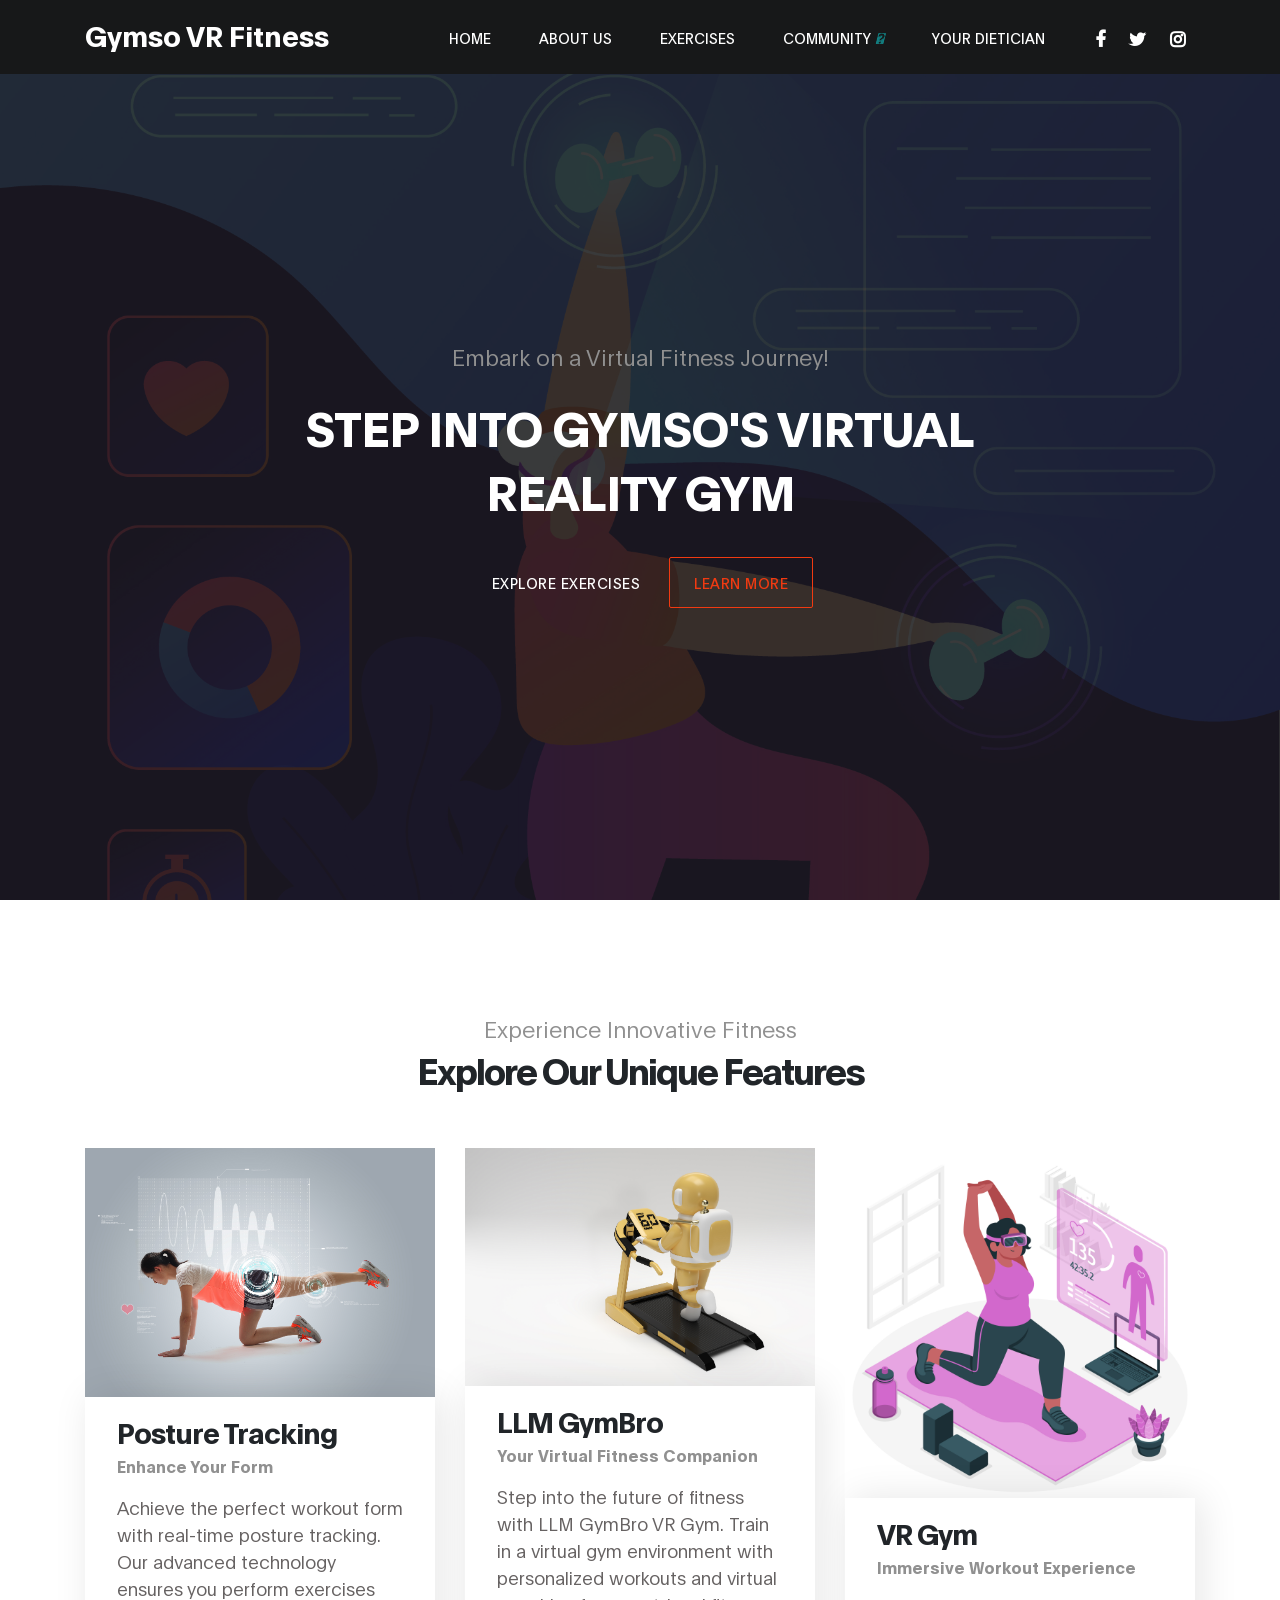
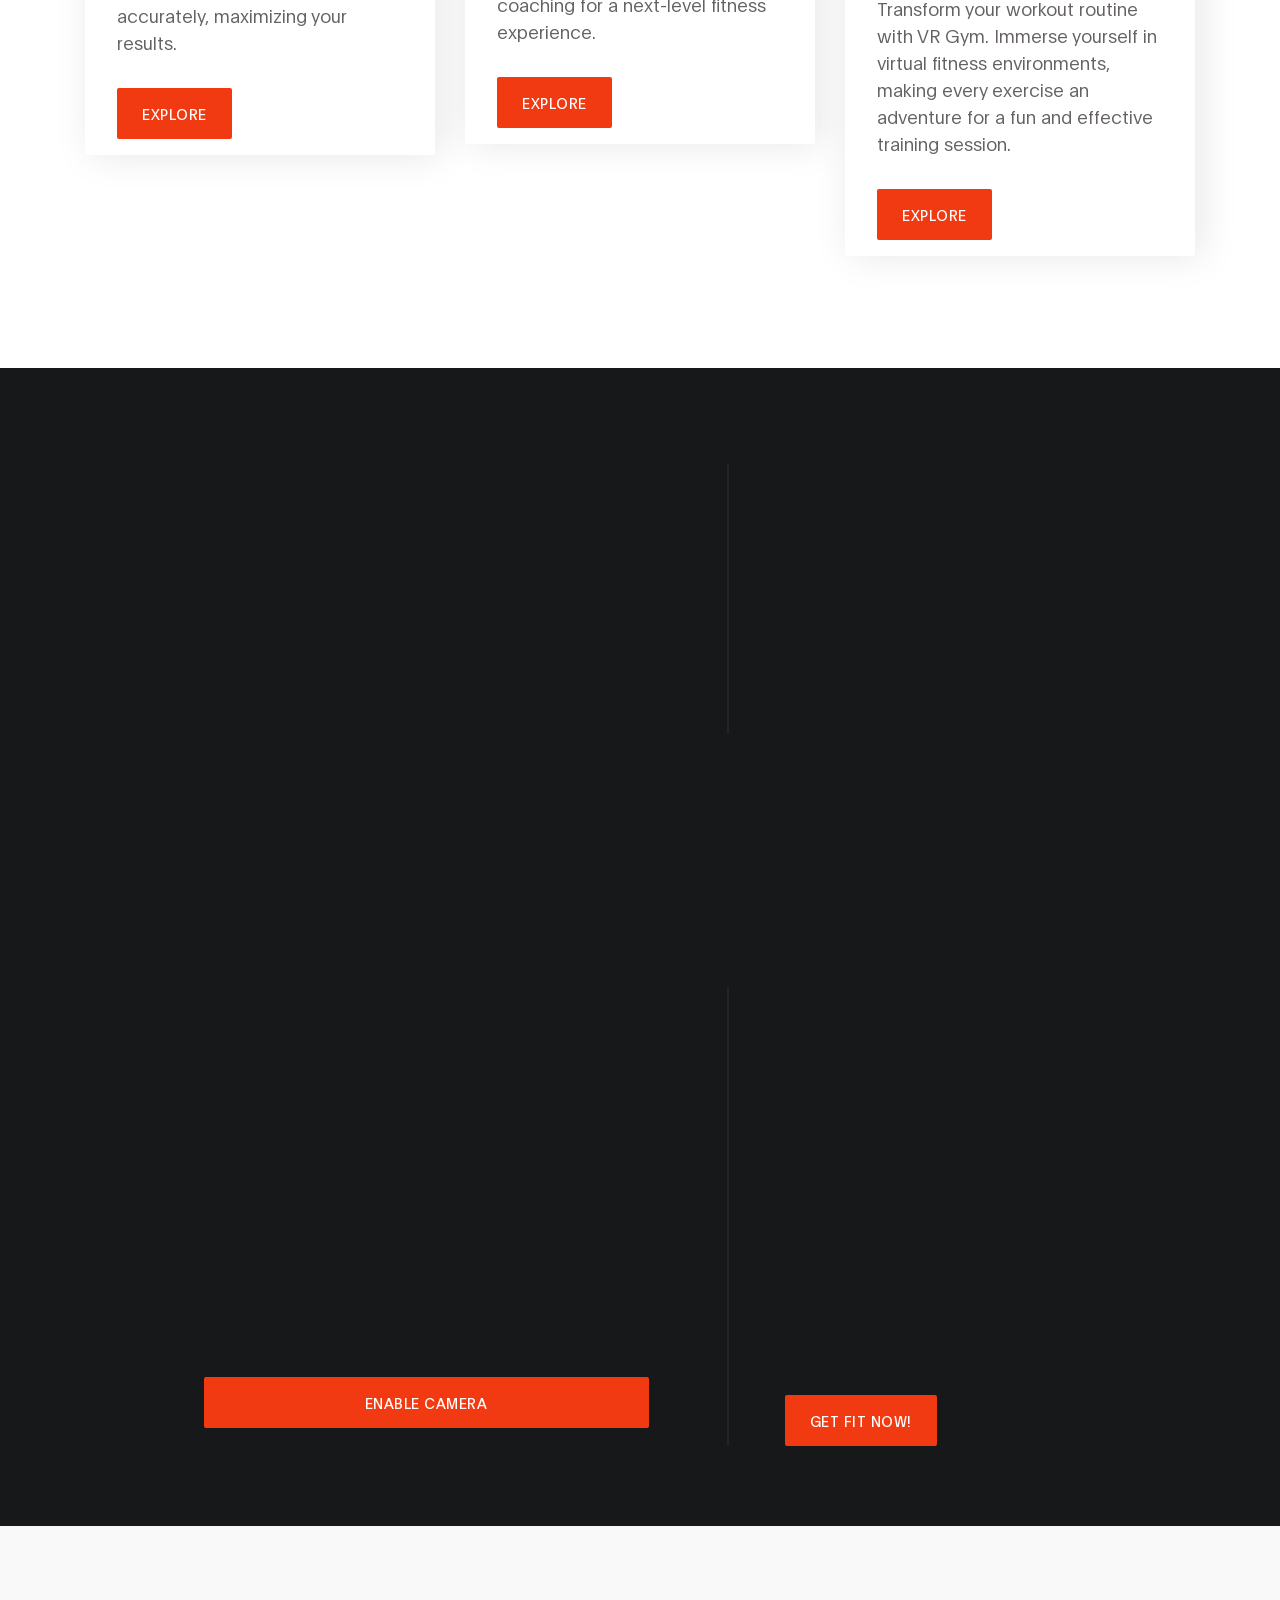
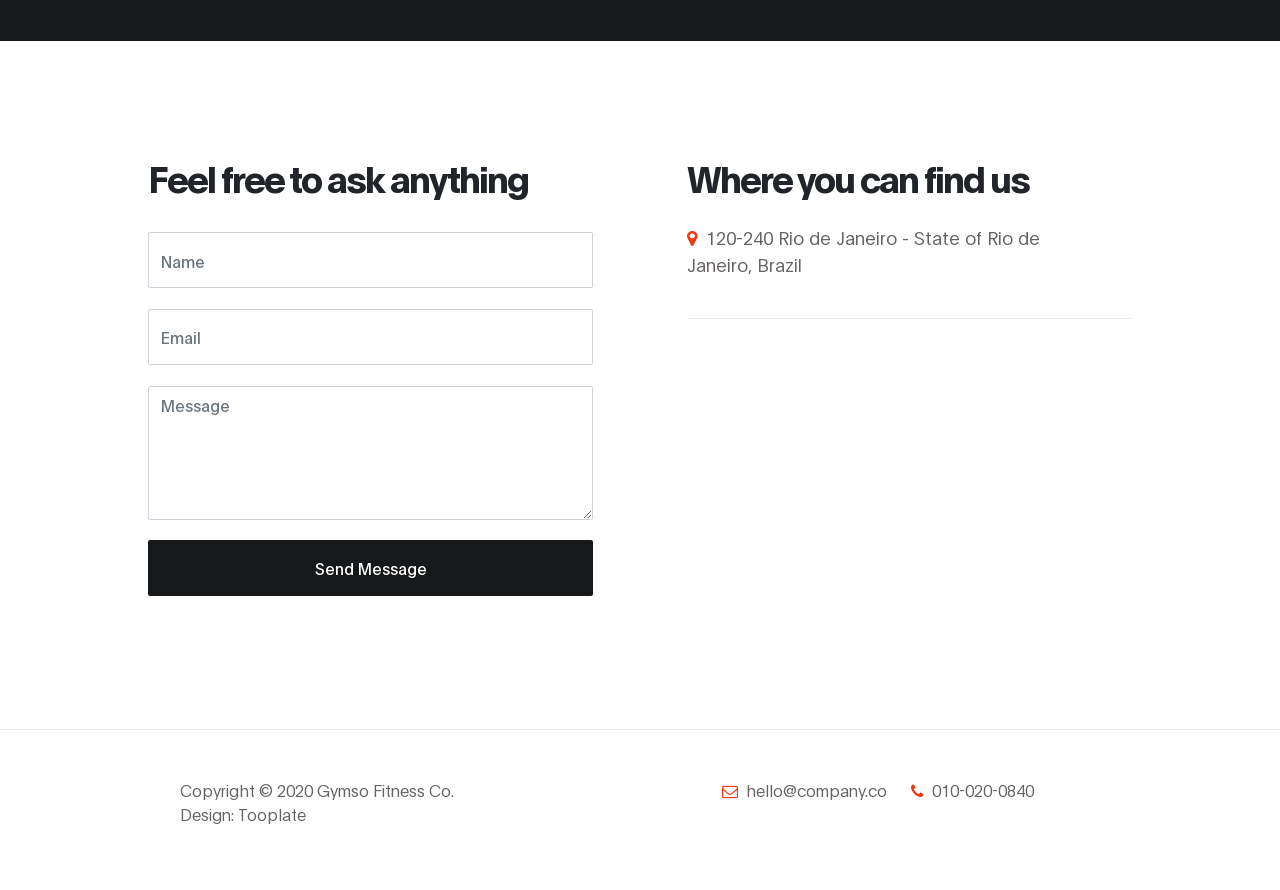
==== GYMSO-FITNESS/index.html @ 410bc9ef "first commit" ====
<!DOCTYPE html>
<html lang="en">
<head>

     <title>Gymso Fitness HTML Template</title>

     <meta charset="UTF-8">
     <meta http-equiv="X-UA-Compatible" content="IE=Edge">
     <meta name="description" content="">
     <meta name="keywords" content="">
     <meta name="author" content="">
     <meta name="viewport" content="width=device-width, initial-scale=1, maximum-scale=1">

     <link rel="stylesheet" href="css/bootstrap.min.css">
     <link rel="stylesheet" href="css/font-awesome.min.css">
     <link rel="stylesheet" href="css/aos.css">
     <script src="https://kit.fontawesome.com/2e853aa989.js" crossorigin="anonymous"></script>
     <!-- MAIN CSS -->
     <link rel="stylesheet" href="css/tooplate-gymso-style.css">
<!--
Tooplate 2119 Gymso Fitness
https://www.tooplate.com/view/2119-gymso-fitness
-->
</head>
<body data-spy="scroll" data-target="#navbarNav" data-offset="50">

    <!-- MENU BAR -->
    <nav class="navbar navbar-expand-lg fixed-top">
        <div class="container">

            <a class="navbar-brand" href="index.html">Gymso VR Fitness</a>

            <button class="navbar-toggler" type="button" data-toggle="collapse" data-target="#navbarNav" aria-controls="navbarNav" aria-expanded="false"
                aria-label="Toggle navigation">
                <span class="navbar-toggler-icon"></span>
            </button>

            <div class="collapse navbar-collapse" id="navbarNav">
                <ul class="navbar-nav ml-lg-auto">
                    <li class="nav-item">
                        <a href="#home" class="nav-link smoothScroll">Home <i class="fa-solid fa-house" style="color: #09f1d6;"></i></a>
                    </li>

                    <li class="nav-item">
                        <a href="#about" class="nav-link smoothScroll">About Us</a>
                    </li>

                    <li class="nav-item">
                        <a href="../index.html" class="nav-link smoothScroll">Exercises            <i class="fa-solid fa-vr-cardboard fa-beat-fade" style="color: #0beadb;"></i>
                        </a>
                    </li>

                    <li class="nav-item">
                        <a href="#community" class="nav-link smoothScroll">Community         <i class="fa-solid fa-users fa-flip" style="color: #0fe3e6;"></i>
                        </a>
                    </li>

                    <li class="nav-item">
                        
                        <a href="http://localhost/calorie/index.html" class="nav-link smoothScroll">Your Dietician <i class="fa-solid fa-handshake-angle fa-spin fa-spin-reverse" style="color: #0acce6;"></i></a>
                    </li>

                </ul>

                <ul class="social-icon ml-lg-3">
                    <li><a href="https://fb.com/your-gym-facebook" class="fa fa-facebook"></a></li>
                    <li><a href="https://twitter.com/your-gym-twitter" class="fa fa-twitter"></a></li>
                    <li><a href="https://instagram.com/your-gym-instagram" class="fa fa-instagram"></a></li>
                </ul>
            </div>

        </div>
    </nav>


     <!-- HERO -->
     <section class="hero d-flex flex-column justify-content-center align-items-center" id="home">
        <div class="bg-overlay"></div>
    
        <div class="container">
            <div class="row">
                <div class="col-lg-8 col-md-10 mx-auto col-12">
                    <div class="hero-text mt-5 text-center">
                        <h6 data-aos="fade-up" data-aos-delay="300">Embark on a Virtual Fitness Journey!</h6>
                        <h1 class="text-white" data-aos="fade-up" data-aos-delay="500">Step into Gymso's Virtual Reality Gym</h1>
                        <a href="../index.html" class="btn custom-btn mt-3" data-aos="fade-up" data-aos-delay="600">Explore Exercises</a>
                        <a href="../MUSCLES/ogistic/index.html" class="btn custom-btn bordered mt-3" data-aos="fade-up" data-aos-delay="700">Learn More</a>
                    </div>
                </div>
            </div>
        </div>
    </section>
    <section class="class section" id="virtual-classes">
        <div class="container">
            <div class="row">
    
                <div class="col-lg-12 col-12 text-center mb-5">
                    <h6 data-aos="fade-up">Experience Innovative Fitness</h6>
                    <h2 data-aos="fade-up" data-aos-delay="200">Explore Our Unique Features</h2>
                </div>
    
                <!-- Posture Tracking Feature -->
                <div class="col-lg-4 col-md-6 col-12" data-aos="fade-up" data-aos-delay="400">
                    <div class="class-thumb">
                        <img src="images/young-woman-doing-physical-exercises.jpg" class="img-fluid" alt="Posture Tracking Feature">
    
                        <div class="class-info">
                            <h3 class="mb-1">Posture Tracking</h3>
                            <span><strong>Enhance Your Form</strong></span>
                            <p class="mt-3">Achieve the perfect workout form with real-time posture tracking. Our advanced technology ensures you perform exercises accurately, maximizing your results.</p>
                            <a href="" class="btn custom-btn bg-color mt-3">Explore</a>

                        </div>
                    </div>
                </div>
    
                <!-- LLM GymBro VR Gym Feature -->
                <div class="mt-5 mt-lg-0 mt-md-0 col-lg-4 col-md-6 col-12" data-aos="fade-up" data-aos-delay="500">
                    <div class="class-thumb">
                        <img src="images/3d-rendering-astronaut-running-treadmill-machine-futuristic-background.jpg" class="img-fluid" alt="LLM GymBro VR Gym Feature">
    
                        <div class="class-info">
                            <h3 class="mb-1">LLM GymBro </h3>
                            <span><strong>Your Virtual Fitness Companion</strong></span>
                            <p class="mt-3">Step into the future of fitness with LLM GymBro VR Gym. Train in a virtual gym environment with personalized workouts and virtual coaching for a next-level fitness experience.</p>
                            <a href="http://localhost:8000" class="btn custom-btn bg-color mt-3">Explore</a>

    
                        </div>
                    </div>
                </div>
    
                <!-- VR Gym Feature -->
                <div class="mt-5 mt-lg-0 col-lg-4 col-md-6 col-12" data-aos="fade-up" data-aos-delay="600">
                    <div class="class-thumb">
                        <img src="images/8832106.jpg" class="img-fluid" alt="VR Gym Feature">
    
                        <div class="class-info">
                            <h3 class="mb-1">VR Gym</h3>
                            <span><strong>Immersive Workout Experience</strong></span>
                            <p class="mt-3">Transform your workout routine with VR Gym. Immerse yourself in virtual fitness environments, making every exercise an adventure for a fun and effective training session.</p>
                            <button id="enableCamera" class="btn custom-btn bg-color mt-3">Explore</button>
    
                        </div>
                    </div>
                </div>
    
            </div>
        </div>
    </section>
    
    <section class="feature" id="feature">
        <div class="container">
            <div class="row">
                <div class="d-flex flex-column justify-content-center ml-lg-auto mr-lg-5 col-lg-5 col-md-6 col-12">
                    <h2 class="mb-3 text-white" data-aos="fade-up">Ready to Experience the Future of Fitness?</h2>
                    <h6 class="mb-4 text-white" data-aos="fade-up">Your fitness journey starts here. Join Gymso's VR Fitness Community!</h6>
                    <p data-aos="fade-up" data-aos-delay="200">Gymso is not just a gym; it's a virtual fitness revolution. Transform your workouts and join a community that's shaping the future of fitness.</p>
                    <a href="#" class="btn custom-btn bg-color mt-3" data-aos="fade-up" data-aos-delay="300" data-toggle="modal" data-target="#membershipForm">Join Now</a>
                </div>
    
                <div class="mr-lg-auto mt-3 col-lg-4 col-md-6 col-12">
                    <div class="about-working-hours">
                        <div>
                            <h2 class="mb-4 text-white" data-aos="fade-up" data-aos-delay="500">Virtual Fitness Anytime, Anywhere</h2>
                            <strong class="d-block" data-aos="fade-up" data-aos-delay="600">24/7 Virtual Gym Access</strong>
                            <p data-aos="fade-up" data-aos-delay="700">Experience the freedom to work out whenever it suits you, all from the comfort of your home.</p>
                        </div>
                    </div>
                </div>
            </div>
        </div>
    </section>
    <section class="feature" id="llm-posture-tracking">
        <div class="container">
            <div class="row">
                <div class="d-flex flex-column justify-content-center ml-lg-auto mr-lg-5 col-lg-5 col-md-6 col-12">
                    <h2 class="mb-3 text-white" data-aos="fade-up">LLM Posture Tracking</h2>
                    <h6 class="mb-4 text-white" data-aos="fade-up">Ensure Precision with Real-time Posture Monitoring</h6>
                    <p data-aos="fade-up" data-aos-delay="200">Gymso's cutting-edge Large Language Model (LLM) constantly analyzes your workout postures in real-time. Receive instant feedback and corrections, ensuring each exercise is performed with precision for maximum effectiveness and safety.</p>
                    <a href="" class="btn custom-btn bg-color mt-3" data-aos="fade-up" data-aos-delay="300" data-toggle="modal" data-target="#llmTrackingForm">Activate LLM Posture Tracking</a>
                    <button id="enableCamera" class="btn custom-btn bg-color mt-3">Enable Camera</button>
<button id="disableCamera" style="display: none;" class="btn custom-btn bg-color mt-3">Disable Camera</button>

<script>
let cameraStream;
let cameraWindow;

document.getElementById('enableCamera').addEventListener('click', enableCamera);
document.getElementById('disableCamera').addEventListener('click', disableCamera);

async function enableCamera() {
    try {
        // Get user media (camera and microphone)
        cameraStream = await navigator.mediaDevices.getUserMedia({ video: true });

        // Open a new window with the camera stream
        cameraWindow = window.open('', 'Camera Feed', 'width=640,height=480');
        cameraWindow.document.body.innerHTML = '<video id="cameraFeed" width="100%" height="100%" autoplay playsinline></video>';

        // Display the camera stream in the new window
        const videoElement = cameraWindow.document.getElementById('cameraFeed');
        videoElement.srcObject = cameraStream;

        // Toggle button visibility
        document.getElementById('enableCamera').style.display = 'none';
        document.getElementById('disableCamera').style.display = 'inline-block';
    } catch (error) {
        console.error('Error accessing camera:', error);
    }
}

function disableCamera() {
    // Stop the camera stream
    if (cameraStream) {
        const tracks = cameraStream.getTracks();
        tracks.forEach(track => track.stop());
        cameraStream = null;

        // Close the camera window
        if (cameraWindow) {
            cameraWindow.close();
        }

        // Toggle button visibility
        document.getElementById('enableCamera').style.display = 'inline-block';
        document.getElementById('disableCamera').style.display = 'none';
    }
}
</script>

                </div>
    
                <div class="mr-lg-auto mt-3 col-lg-4 col-md-6 col-12">
                    <div class="about-working-hours">
                        <div>
                            <h2 class="mb-4 text-white" data-aos="fade-up" data-aos-delay="500">Personalized Nutrition Guidance</h2>
                            <strong class="d-block" data-aos="fade-up" data-aos-delay="600">Tailored Recommendations for Your Goals</strong>
                            <p data-aos="fade-up" data-aos-delay="700">Utilize the calorie tracker to receive recommendations on your dietary intake. Gymso provides personalized guidance to help you optimize your nutrition, ensuring it aligns with your fitness journey.</p>
                            <button id="http://localhost/calorie/index.html" class="btn custom-btn bg-color mt-3">GET FIT NOW!</button>
                        </div>
                    </div>
                </div>
    
            </div>
        </div>
    </section>
    
    
    

    
<!-- ABOUT METAVARSE GYM -->
<section class="about section" id="about">
    <div class="container">
        <div class="row">

            <div class="mt-lg-5 mb-lg-0 mb-4 col-lg-5 col-md-10 mx-auto col-12">
                <h2 class="mb-4" data-aos="fade-up" data-aos-delay="300">Welcome to the Future of Fitness: Gymso Metaverse Gym</h2>

                <p data-aos="fade-up" data-aos-delay="400">Gymso Metaverse Gym is not just a gym; it's a revolutionary leap into the future of fitness. Step into a world where the gym comes to you. Experience cutting-edge technology that transforms your living space into an immersive fitness environment.</p>

                <p data-aos="fade-up" data-aos-delay="500">Break free from the constraints of physical gyms. Gymso brings the energy, the community, and the power of a traditional gym directly to your home through the magic of the metaverse.</p>

                <p data-aos="fade-up" data-aos-delay="600">Ready to redefine your fitness journey? Join Gymso Metaverse Gym now!</p>

                <a href="#" class="btn custom-btn mt-3" data-aos="fade-up" data-aos-delay="700">Join Gymso Metaverse Gym</a>

            </div>

            <div class="ml-lg-auto col-lg-3 col-md-6 col-12" data-aos="fade-up" data-aos-delay="700">
                <div class="team-thumb">
                    <img src="images/immersive-workout-mythical-world.jpg" class="img-fluid" alt="Metaverse Experience">

                    <div class="team-info d-flex flex-column">

                        <h3>Metaverse Experience</h3>
                        <span>Revolutionary Fitness</span>

                        <p data-aos="fade-up" data-aos-delay="800">Immerse yourself in the future of fitness with Gymso's Metaverse Experience. Navigate virtual landscapes, engage in interactive workouts, and connect with a global fitness community—all from the comfort of your home.</p>
                    </div>
                </div>
            </div>

            <div class="mr-lg-auto mt-5 mt-lg-0 mt-md-0 col-lg-3 col-md-6 col-12" data-aos="fade-up" data-aos-delay="900">
                <div class="team-thumb">
                    <img src="images/woman-doing-fitness-with-vr-glasses.jpg" class="img-fluid" alt="Virtual Coach">

                    <div class="team-info d-flex flex-column">

                        <h3>Virtual Coaching</h3>
                        <span>Personalized Guidance</span>

                        <p data-aos="fade-up" data-aos-delay="1000">Experience personalized fitness guidance with our virtual coaching system. Tailored workout plans, real-time feedback, and interactive sessions ensure your fitness journey is both effective and enjoyable.</p>
                    </div>
                </div>
            </div>

        </div>
    </div>
</section>


<!-- VIRTUAL CLASSES -->

<!-- VIRTUAL CLASS SCHEDULE -->
<section class="schedule section" id="virtual-class-schedule">
    <div class="container">
        <div class="row">

            <div class="col-lg-12 col-12 text-center">
                <h6 data-aos="fade-up">Explore Our Virtual Class Schedule</h6>
                <h2 class="text-white" data-aos="fade-up" data-aos-delay="200">Virtual Class Timetable</h2>
            </div>

            <div class="col-lg-12 py-5 col-md-12 col-12">
                <table class="table table-bordered table-responsive schedule-table" data-aos="fade-up" data-aos-delay="300">

                    <thead class="thead-light">
                        <th><i class="fa fa-calendar"></i></th>
                        <th>Mon</th>
                        <th>Tue</th>
                        <th>Wed</th>
                        <th>Thu</th>
                        <th>Fri</th>
                        <th>Sat</th>
                    </thead>

                    <tbody>
                        <tr>
                            <td><small>7:00 am</small></td>
                            <td>
                                <strong>Virtual Yoga</strong>
                                <span>Hosted by Bella</span>
                            </td>
                            <td>
                                <strong>Power Fitness</strong>
                                <span>Hosted by Mary</span>
                            </td>
                            <td></td>
                            <td></td>
                            <td>
                                <strong>Virtual Yoga</strong>
                                <span>Hosted by Bella</span>
                            </td>
                        </tr>

                        <tr>
                            <td><small>9:00 am</small></td>
                            <td></td>
                            <td></td>
                            <td>
                                <strong>Virtual Aerobic</strong>
                                <span>Hosted by Mary</span>
                            </td>
                            <td>
                                <strong>Areobic</strong>
                                <span>Hosted by Mary</span>
                            </td>
                            <td></td>
                            <td>
                                <strong>Virtual Cardio</strong>
                                <span>Hosted by Cathe</span>
                            </td>
                        </tr>

                        <tr>
                            <td><small>11:00 am</small></td>
                            <td></td>
                            <td>
                                <strong>Virtual Boxing</strong>
                                <span>Hosted by Cathe</span>
                            </td>
                            <td>
                                <strong>Virtual Aerobic</strong>
                                <span>Hosted by Mary</span>
                            </td>
                            <td></td>
                            <td>
                                <strong>Virtual Body Work</strong>
                                <span>Hosted by Bella</span>
                            </td>
                        </tr>

                        <tr>
                            <td><small>2:00 pm</small></td>
                            <td>
                                <strong>Virtual Boxing</strong>
                                <span>Hosted by Cathe</span>
                            </td>
                            <td>
                                <strong>Virtual Power Lifting</strong>
                                <span>Hosted by Mary</span>
                            </td>
                            <td></td>
                            <td>
                                <strong>Virtual Cardio</strong>
                                <span>Hosted by Cathe</span>
                            </td>
                            <td></td>
                            <td>
                                <strong>Virtual Crossfit</strong>
                                <span>Hosted by Mary</span>
                            </td>
                        </tr>
                    </tbody>
                </table>
            </div>

        </div>
    </div>
</section>


     <!-- CONTACT -->
     <section class="contact section" id="contact">
          <div class="container">
               <div class="row">

                    <div class="ml-auto col-lg-5 col-md-6 col-12">
                        <h2 class="mb-4 pb-2" data-aos="fade-up" data-aos-delay="200">Feel free to ask anything</h2>

                        <form action="#" method="post" class="contact-form webform" data-aos="fade-up" data-aos-delay="400" role="form">
                            <input type="text" class="form-control" name="cf-name" placeholder="Name">

                            <input type="email" class="form-control" name="cf-email" placeholder="Email">

                            <textarea class="form-control" rows="5" name="cf-message" placeholder="Message"></textarea>

                            <button type="submit" class="form-control" id="submit-button" name="submit">Send Message</button>
                        </form>
                    </div>

                    <div class="mx-auto mt-4 mt-lg-0 mt-md-0 col-lg-5 col-md-6 col-12">
                        <h2 class="mb-4" data-aos="fade-up" data-aos-delay="600">Where you can <span>find us</span></h2>

                        <p data-aos="fade-up" data-aos-delay="800"><i class="fa fa-map-marker mr-1"></i> 120-240 Rio de Janeiro - State of Rio de Janeiro, Brazil</p>
<!-- How to change your own map point
	1. Go to Google Maps
	2. Click on your location point
	3. Click "Share" and choose "Embed map" tab
	4. Copy only URL and paste it within the src="" field below
-->
                        <div class="google-map" data-aos="fade-up" data-aos-delay="900">
                           <iframe src="https://maps.google.com/maps?q=Av.+Lúcio+Costa,+Rio+de+Janeiro+-+RJ,+Brazil&t=&z=13&ie=UTF8&iwloc=&output=embed" width="1920" height="250" frameborder="0" style="border:0;" allowfullscreen=""></iframe>
                        </div>
                    </div>
                    
               </div>
          </div>
     </section>


     <!-- FOOTER -->
     <footer class="site-footer">
          <div class="container">
               <div class="row">

                    <div class="ml-auto col-lg-4 col-md-5">
                        <p class="copyright-text">Copyright &copy; 2020 Gymso Fitness Co.
                        
                        <br>Design: <a href="https://www.tooplate.com">Tooplate</a></p>
                    </div>

                    <div class="d-flex justify-content-center mx-auto col-lg-5 col-md-7 col-12">
                        <p class="mr-4">
                            <i class="fa fa-envelope-o mr-1"></i>
                            <a href="#">hello@company.co</a>
                        </p>

                        <p><i class="fa fa-phone mr-1"></i> 010-020-0840</p>
                    </div>
                    
               </div>
          </div>
     </footer>

    <!-- Modal -->
    <div class="modal fade" id="membershipForm" tabindex="-1" role="dialog" aria-labelledby="membershipFormLabel" aria-hidden="true">
      <div class="modal-dialog" role="document">

        <div class="modal-content">
          <div class="modal-header">

            <h2 class="modal-title" id="membershipFormLabel">Membership Form</h2>

            <button type="button" class="close" data-dismiss="modal" aria-label="Close">
              <span aria-hidden="true">&times;</span>
            </button>
          </div>

          <div class="modal-body">
            <form class="membership-form webform" role="form">
                <input type="text" class="form-control" name="cf-name" placeholder="John Doe">

                <input type="email" class="form-control" name="cf-email" placeholder="Johndoe@gmail.com">

                <input type="tel" class="form-control" name="cf-phone" placeholder="123-456-7890" pattern="[0-9]{3}-[0-9]{3}-[0-9]{4}" required>

                <textarea class="form-control" rows="3" name="cf-message" placeholder="Additional Message"></textarea>

                <button type="submit" class="form-control" id="submit-button" name="submit">Submit Button</button>

                <div class="custom-control custom-checkbox">
                    <input type="checkbox" class="custom-control-input" id="signup-agree">
                    <label class="custom-control-label text-small text-muted" for="signup-agree">I agree to the <a href="#">Terms &amp;Conditions</a>
                    </label>
                </div>
            </form>
          </div>

          <div class="modal-footer"></div>

        </div>
      </div>
    </div>

     <!-- SCRIPTS -->
     <script src="js/jquery.min.js"></script>
     <script src="js/bootstrap.min.js"></script>
     <script src="js/aos.js"></script>
     <script src="js/smoothscroll.js"></script>
     <script src="js/custom.js"></script>

</body>
</html>
---- GYMSO-FITNESS/css/tooplate-gymso-style.css ----
/*

Tooplate 2119 Gymso Fitness

https://www.tooplate.com/view/2119-gymso-fitness

*/

  @font-face {
      font-family: 'Plain';
      src: url('../fonts/Plain-Regular.woff2') format('woff2'),
          url('../fonts/Plain-Regular.woff') format('woff');
      font-weight: normal;
      font-style: normal;
  }

  @font-face {
      font-family: 'Plain';
      src: url('../fonts/Plain-Light.woff2') format('woff2'),
          url('../fonts/Plain-Light.woff') format('woff');
      font-weight: 300;
      font-style: normal;
  }

  @font-face {
      font-family: 'Plain';
      src: url('../fonts/Plain-Bold.woff2') format('woff2'),
          url('../fonts/Plain-Bold.woff') format('woff');
      font-weight: bold;
      font-style: normal;
  }

  :root {
    --primary-color:        #f13a11;
    --white-color:          #ffffff;
    --dark-color:           #171819;
    --about-bg-color:       #f9f9f9;

    --gray-color:           #909090;
    --link-color:           #404040;
    --p-color:              #666262;

    --base-font-family:     'Plain', sans-serif;
    --font-weight-bold:     bold;
    --font-weight-normal:   normal;
    --font-weight-light:    300;
    --font-weight-thin:     100;

    --h1-font-size:         48px;
    --h2-font-size:         36px;
    --h3-font-size:         28px;
    --h4-font-size:         24px;
    --h5-font-size:         22px;
    --h6-font-size:         22px;
    --p-font-size:          18px;
    --base-font-size:       16px;
    --menu-font-size:       14px;

    --border-radius-large:  100%;
    --border-radius-small:  2px;
  }


  body {
    background: var(--white-color);
    font-family: var(--base-font-family);
  }


  /*---------------------------------------
     TYPOGRAPHY              
  -----------------------------------------*/

  h1,h2,h3,h4,h5,h6 {
    font-weight: var(--font-weight-thin);
    line-height: normal;
  }

  h1 {
    font-size: var(--h1-font-size);
    font-weight: var(--font-weight-bold);
    letter-spacing: -1px;
    text-transform: uppercase;
    margin: 20px 0;
  }

  h2 {
    font-size: var(--h2-font-size);
    font-weight: var(--font-weight-bold);
    letter-spacing: -2px;
  }

  h3 {
    font-size: var(--h3-font-size);
    font-weight: var(--font-weight-bold);
    letter-spacing: -1px;
    margin: 0;
  }

  h4 {
    font-size: var(--h4-font-size);
  }

  h5 {
    font-size: var(--h5-font-size);
  }

  h6 {
    color: var(--gray-color);
    font-size: var(--h6-font-size);
    line-height: inherit;
    margin: 0;
  }

  p {
    color: var(--p-color);
    font-size: var(--p-font-size);
    font-weight: var(--font-weight-light);
    line-height: 1.5em;
  }

  b, 
  strong {
    font-weight: var(--font-weight-bold);
    letter-spacing: 0;
  }

  .section {
    padding: 7rem 0;
  }


  /* BUTTON */

  .custom-btn {
    background: transparent;
    border-radius: var(--border-radius-small);
    padding: 14px 24px;
    color: var(--white-color);
    font-size: var(--menu-font-size);
    font-weight: var(--font-weight-normal);
    text-transform: uppercase;
    letter-spacing: 0.5px;
    white-space: nowrap;
    transition: all 0.3s ease;
  }

  .custom-btn:hover {
    color: var(--primary-color);
  }

  .custom-btn:focus {
    box-shadow: none;
  }

  .custom-btn.bordered:hover,
  .custom-btn.bordered:focus,

  .custom-btn.bg-color:hover,
  .custom-btn.bg-color:focus {
    background: var(--white-color);
    border-color: transparent;
    color: var(--primary-color);
  }

  .bordered {
    border: 1px solid var(--primary-color);
    color: var(--primary-color);
  }

  .bg-color {
    background: var(--primary-color);
    color: var(--white-color);
  }



  /*---------------------------------------
     GENERAL               
  -----------------------------------------*/

  * {
    -webkit-box-sizing: border-box;
    -moz-box-sizing: border-box;
    box-sizing: border-box;
  }

  *::before,
  *::after {
    -webkit-box-sizing: border-box;
    -moz-box-sizing: border-box;
    box-sizing: border-box;
  }

  a {
    color: var(--link-color);
    font-weight: normal;
    text-decoration: none;
    transition: all 0.3s ease;
  }

  a:hover, 
  a:active, 
  a:focus {
    color: var(--primary-color);
    outline: none;
    text-decoration: none;
  }


  /* BG OVERLAY */

  .bg-overlay {
    background: var(--dark-color);
    position: absolute;
    top: 0;
    right: 0;
    bottom: 0;
    left: 0;
    width: 100%;
    height: 100%;
    opacity: 0.85;
  }


  /*---------------------------------------
     MODAL              
  -----------------------------------------*/

  .modal-content {
    padding: 2rem 3rem;
  }

  .modal-header,
  .modal-body,
  .modal-footer {
    border: 0;
    padding: 0;
  }

  .membership-form a {
    color: var(--primary-color);
  }


  /*---------------------------------------
    FEATURE          
  -----------------------------------------*/

  .feature {
    background: var(--dark-color);
    padding: 5rem 0;
  }


  /*---------------------------------------
     MENU             
  -----------------------------------------*/

  .navbar {
    background: var(--dark-color);
    padding: 1rem;
  }

  .navbar-expand-lg .navbar-nav .nav-link {
    padding-right: 1.5rem;
    padding-left: 1.5rem;
  }

  .navbar-brand {
    color: var(--white-color);
    font-size: var(--h3-font-size);
    font-weight: var(--font-weight-bold);
    line-height: normal;
    padding-top: 0;
  }

  .nav-item .nav-link {
    display: block;
    color: var(--white-color);
    font-size: var(--menu-font-size);
    font-weight: var(--font-weight-normal);
    text-transform: uppercase;
    padding: 2px 6px;
  }

  .nav-item .nav-link.active,
  .nav-item .nav-link:hover {
    color: var(--primary-color);
  }

  .navbar .social-icon li a {
    color: var(--white-color);
  }

  .navbar-toggler {
    border: 0;
    padding: 0;
    cursor: pointer;
    margin: 0 10px 0 0;
    width: 30px;
    height: 35px;
    outline: none;
  }

  .navbar-toggler:focus {
    outline: none;
  }

  .navbar-toggler[aria-expanded="true"] .navbar-toggler-icon {
    background: transparent;
  }

  .navbar-toggler[aria-expanded="true"] .navbar-toggler-icon::before,
  .navbar-toggler[aria-expanded="true"] .navbar-toggler-icon::after {
    transition: top 300ms 50ms ease, -webkit-transform 300ms 350ms ease;
    transition: top 300ms 50ms ease, transform 300ms 350ms ease;
    transition: top 300ms 50ms ease, transform 300ms 350ms ease, -webkit-transform 300ms 350ms ease;
    top: 0;
  }

  .navbar-toggler[aria-expanded="true"] .navbar-toggler-icon::before {
    transform: rotate(45deg);
  }

  .navbar-toggler[aria-expanded="true"] .navbar-toggler-icon::after {
    transform: rotate(-45deg);
  }

  .navbar-toggler .navbar-toggler-icon {
    background: var(--primary-color);
    transition: background 10ms 300ms ease;
    display: block;
    width: 30px;
    height: 2px;
    position: relative;
  }

  .navbar-toggler .navbar-toggler-icon::before,
  .navbar-toggler .navbar-toggler-icon::after {
    transition: top 300ms 350ms ease, -webkit-transform 300ms 50ms ease;
    transition: top 300ms 350ms ease, transform 300ms 50ms ease;
    transition: top 300ms 350ms ease, transform 300ms 50ms ease, -webkit-transform 300ms 50ms ease;
    position: absolute;
    right: 0;
    left: 0;
    background: var(--primary-color);
    width: 30px;
    height: 2px;
    content: '';
  }

  .navbar-toggler .navbar-toggler-icon::before {
    top: -8px;
  }

  .navbar-toggler .navbar-toggler-icon::after {
    top: 8px;
  }

  /*---------------------------------------
     HERO              
  -----------------------------------------*/

  .hero {
    background-image: url('../images/7764882_3725828.jpg');
    background-size: cover;
    background-position: top;
    background-repeat: no-repeat;
    vertical-align: middle;
    min-height: 100vh;
    position: relative;
  }


  /*---------------------------------------
     CLASS               
  -----------------------------------------*/

  .class-info {
    background: var(--white-color);
    box-shadow: 6px 0 38px rgba(20,20,20,0.10);
    border-radius: 0 0 2px 2px;
    padding: 1rem 2rem;
    position: relative;
  }

  .class-info img {
    border-radius: 2px 2px 0 0;
  }

  .class-info strong {
    color: var(--gray-color);
  }

  .class-price {
    background: var(--primary-color);
    border-radius: var(--border-radius-large);
    color: var(--white-color);
    font-weight: var(--font-weight-bold);
    display: block;
    position: absolute;
    top: 2rem;
    right: 2rem;
    width: 3.5rem;
    height: 3.5rem;
    line-height: 3.5rem;
    text-align: center;
  }


  /*---------------------------------------
     SCHEDULE             
  -----------------------------------------*/

  .schedule {
    background: var(--dark-color);
  }

  .schedule-table {
    display: table;
    border: 0;
    text-align: center;
  }

  .schedule-table strong,
  .schedule-table span {
    display: block;
    text-align: center;
  }

  .schedule-table strong {
    color: var(--white-color);
  }

  .schedule-table span {
    color: var(--gray-color);
  }

  .schedule-table span,
  .schedule-table small {
    font-size: var(--menu-font-size);
    text-transform: uppercase;
  }

  .schedule-table small {
    position: relative;
    top: 10px;
  }

  .table .thead-light th,
  .schedule-table tr td:first-child {
    background: var(--primary-color);
    border: 1px solid #212122;
    color: var(--white-color);
  }

  .schedule-table .thead-light th {
    border-bottom: 0;
    text-transform: uppercase;
  }

  .table-bordered td, 
  .table-bordered th {
    border: 1px solid #212122;
  }

  .table-bordered td {
    padding-bottom: 22px;
  }

  .table td, .table th {
    padding: 1rem;
  }


  /*---------------------------------------
      ABOUT & TEAM            
  -----------------------------------------*/

  .about {
    background: var(--about-bg-color);
  }

  .about-working-hours {
    border-left: 2px solid;
    padding-left: 3.5rem;
  }

  .about-working-hours strong {
    color: var(--white-color);
    opacity: 0.85;
  }

  .team-thumb {
    position: relative;
  }

  .team-info {
    background: var(--white-color);
    border-radius: 0 0 2px 2px;
    box-shadow: 6px 0 38px rgba(20,20,20,0.10);
    padding: 20px;
    position: relative;
  }

  .team-info span {
    font-weight: var(--font-weight-light);
    opacity: 0.85;
  }

  .team-info .social-icon {
    position: absolute;
    top: 10px;
    right: 20px;
  }

  .team-info .social-icon li {
    display: block;
  }


  /*---------------------------------------
     CONTACT              
  -----------------------------------------*/

  .webform input,
  button#submit-button {
    height: calc(2.25rem + 20px);
  }

  .form-control {
    border-radius: var(--border-radius-small);
    margin: 1.3rem 0;
  }

  .form-control:focus {
    box-shadow: none;
    border-color: var(--dark-color);
  }

  button#submit-button {
    background: var(--dark-color);
    border-color: transparent;
    color: var(--white-color);
    cursor: pointer;
    transition: all 0.3s ease;
  }

  button#submit-button:hover {
    background: var(--primary-color);
  }

  .contact h2 + p {
    max-width: 90%;
  }

  .google-map {
    border-top: 1px solid #efebeb;
    margin-top: 2.5rem;
    padding-top: 2.5rem;
  }

  .google-map iframe {
    width: 100%;
  }


  /*---------------------------------------
     FOOTER              
  -----------------------------------------*/

  .site-footer {
    border-top: 1px solid #efebeb;
    padding: 3rem 0;
  }

  .site-footer a {
    color: var(--p-color);
    font-weight: var(--font-weight-light);
  }

  .site-footer p {
    font-size: var(--base-font-size);
  }

  .contact .fa,
  .site-footer .fa {
    color: var(--primary-color);
  }


  /*---------------------------------------
     SOCIAL ICON              
  -----------------------------------------*/

  .social-icon {
    position: relative;
    padding: 0;
    margin: 5px 0 0 0;
  }

  .social-icon li {
    display: inline-block;
    list-style: none;
  }

  .social-icon li a {
    text-decoration: none;
    display: inline-block;
    color: var(--p-color);
    font-size: var(--p-font-size);
    font-weight: var(--font-weight-bold);
    margin: 5px 10px;
    text-align: center;
  }

  .social-icon li a:hover {
    color: var(--primary-color);
  }


  /*---------------------------------------
     RESPONSIVE STYLES              
  -----------------------------------------*/

  @media screen and (max-width: 992px) {

    .section {
      padding: 5rem 0;
    }

    .nav-item .nav-link {
      padding: 6px;
    }

    .navbar .social-icon {
      margin-top: 22px;
    }

    .navbar-collapse,
    .site-footer {
      text-align: center;
    }

    .schedule-table {
      display: block;
    }

    .modal-content {
      padding: 2rem;
    }
  }

  @media screen and (max-width: 767px) {

    h1 {
      font-size: 38px;
    }

    .about-working-hours {
      border-left: 0;
      padding: 22px 0 0 0;
    }

    .contact h2 span {
      display: block;
    }
  }
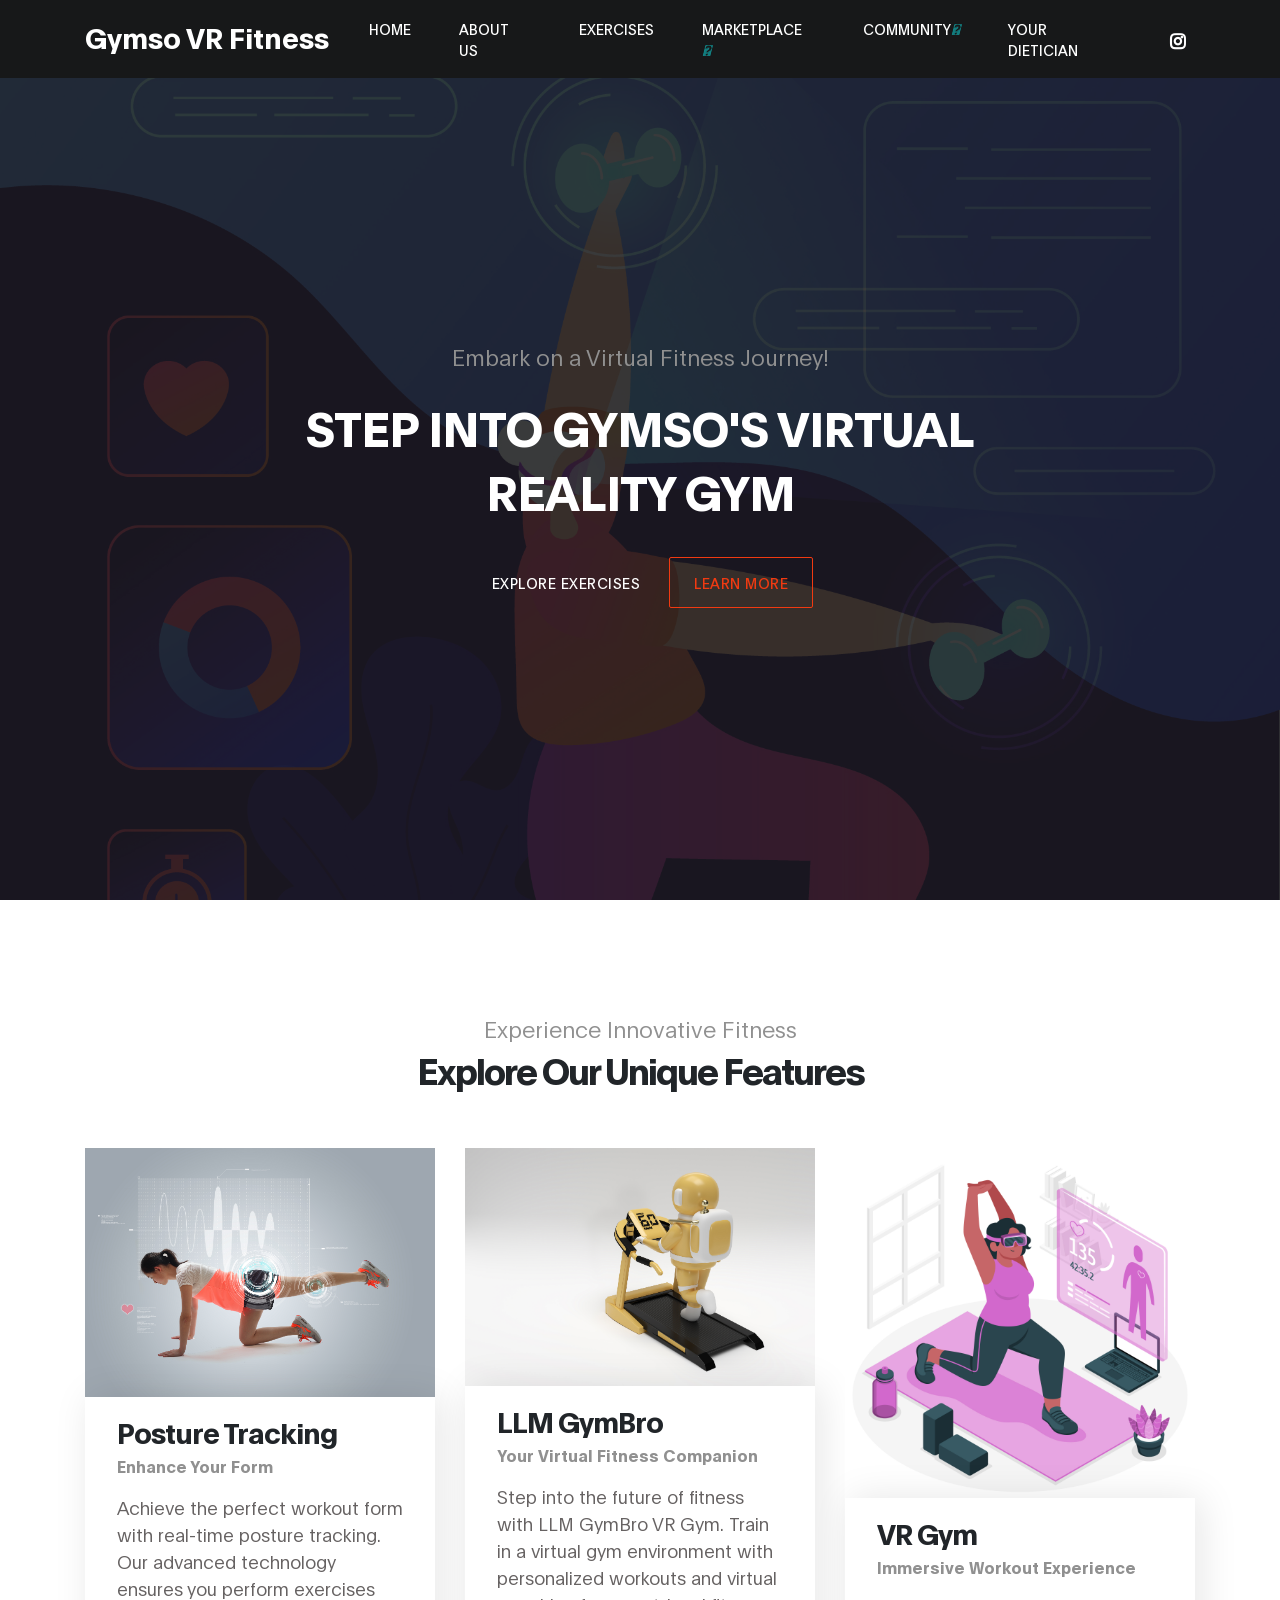
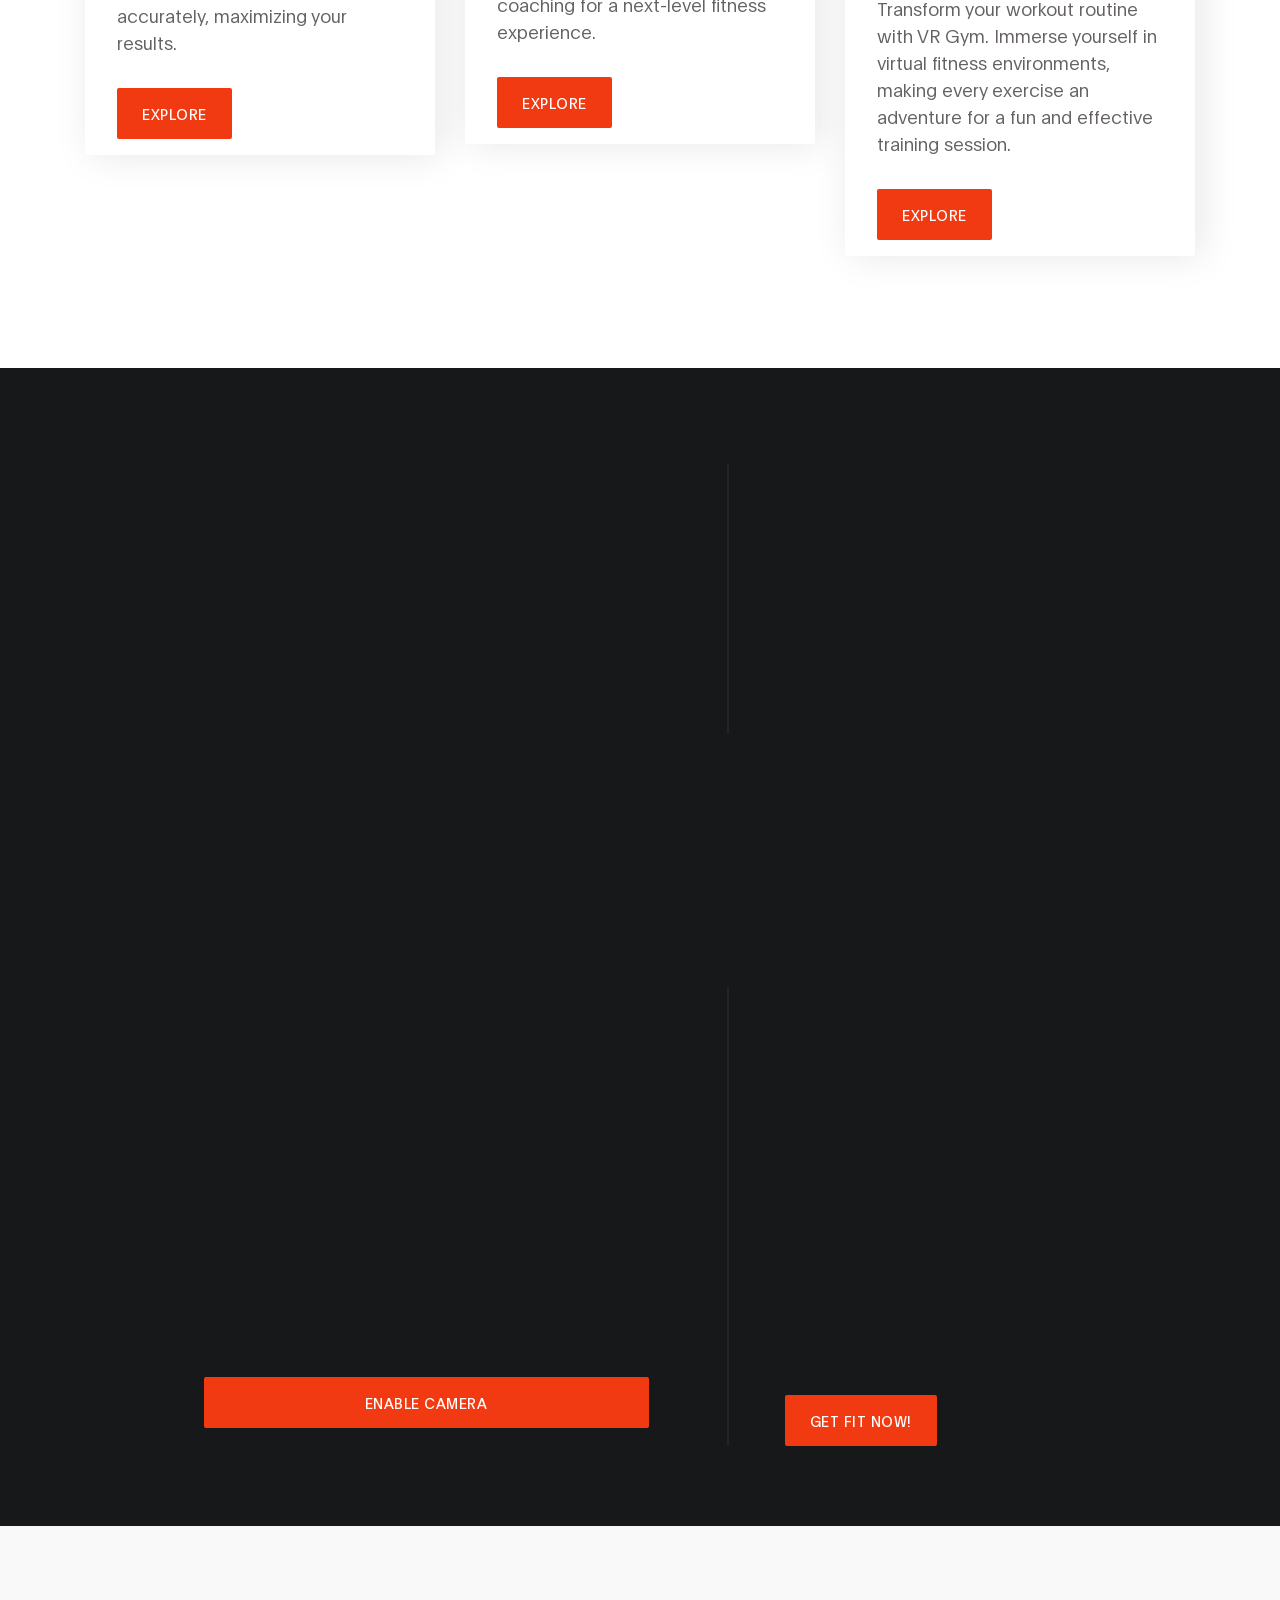
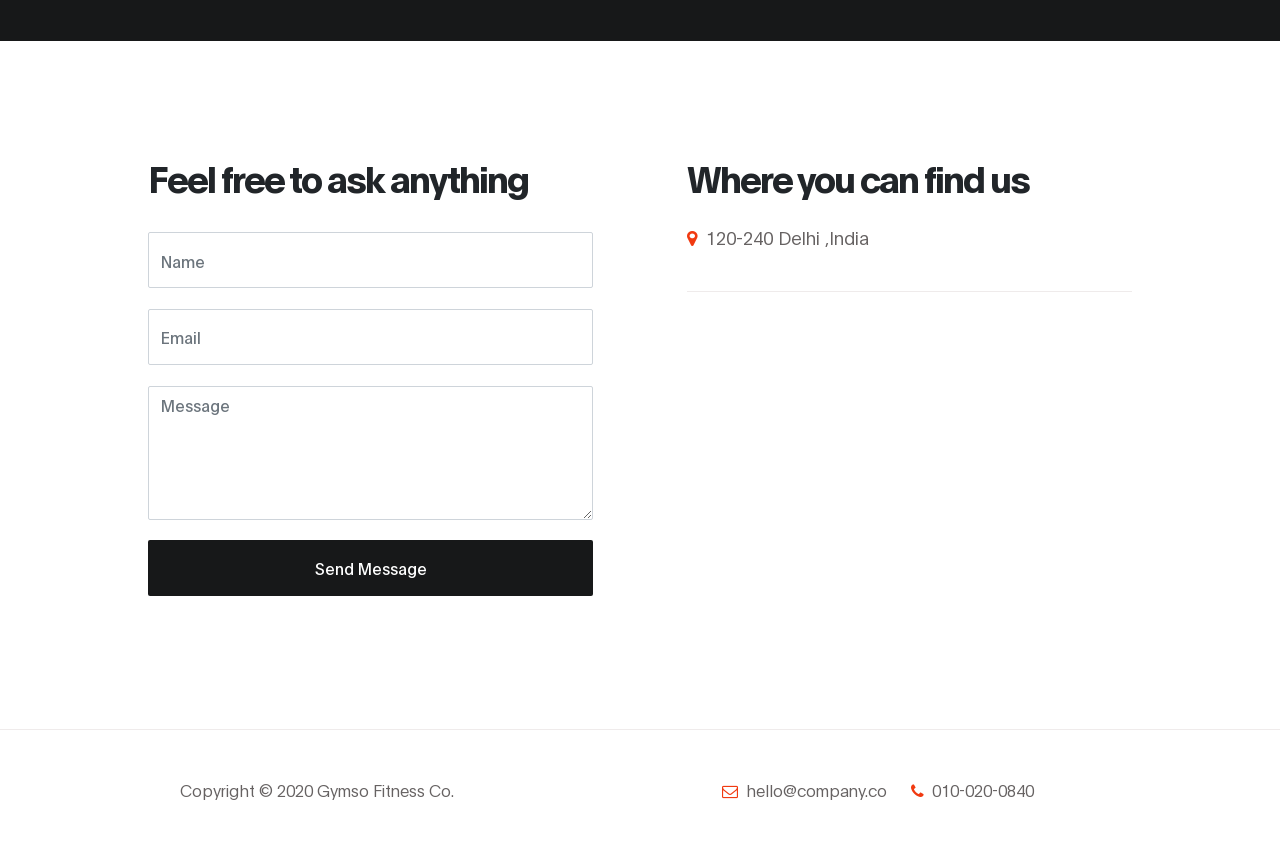
==== commit a3b615f3: "final files" ====
--- a/GYMSO-FITNESS/index.html
+++ b/GYMSO-FITNESS/index.html
@@ -49,11 +49,16 @@
                         <a href="../index.html" class="nav-link smoothScroll">Exercises            <i class="fa-solid fa-vr-cardboard fa-beat-fade" style="color: #0beadb;"></i>
                         </a>
                     </li>
-
                     <li class="nav-item">
-                        <a href="#community" class="nav-link smoothScroll">Community         <i class="fa-solid fa-users fa-flip" style="color: #0fe3e6;"></i>
+                        <a href="https://polygon-nft-marketplace-umber.vercel.app/" class="nav-link smoothScroll">Marketplace <i class="fa-solid fa-users fa-flip" style="color: #0fe3e6;"></i>
                         </a>
                     </li>
+
+                    <li class="nav-item">
+                        <a href="#community" class="nav-link smoothScroll">Community<i class="fa-solid fa-users fa-flip" style="color: #0fe3e6;"></i>
+                        </a>
+                    </li>
+
 
                     <li class="nav-item">
                         
@@ -63,8 +68,6 @@
                 </ul>
 
                 <ul class="social-icon ml-lg-3">
-                    <li><a href="https://fb.com/your-gym-facebook" class="fa fa-facebook"></a></li>
-                    <li><a href="https://twitter.com/your-gym-twitter" class="fa fa-twitter"></a></li>
                     <li><a href="https://instagram.com/your-gym-instagram" class="fa fa-instagram"></a></li>
                 </ul>
             </div>
@@ -434,7 +437,7 @@
                     <div class="mx-auto mt-4 mt-lg-0 mt-md-0 col-lg-5 col-md-6 col-12">
                         <h2 class="mb-4" data-aos="fade-up" data-aos-delay="600">Where you can <span>find us</span></h2>
 
-                        <p data-aos="fade-up" data-aos-delay="800"><i class="fa fa-map-marker mr-1"></i> 120-240 Rio de Janeiro - State of Rio de Janeiro, Brazil</p>
+                        <p data-aos="fade-up" data-aos-delay="800"><i class="fa fa-map-marker mr-1"></i> 120-240 Delhi ,India</p>
 <!-- How to change your own map point
 	1. Go to Google Maps
 	2. Click on your location point
@@ -459,7 +462,6 @@
                     <div class="ml-auto col-lg-4 col-md-5">
                         <p class="copyright-text">Copyright &copy; 2020 Gymso Fitness Co.
                         
-                        <br>Design: <a href="https://www.tooplate.com">Tooplate</a></p>
                     </div>
 
                     <div class="d-flex justify-content-center mx-auto col-lg-5 col-md-7 col-12">
